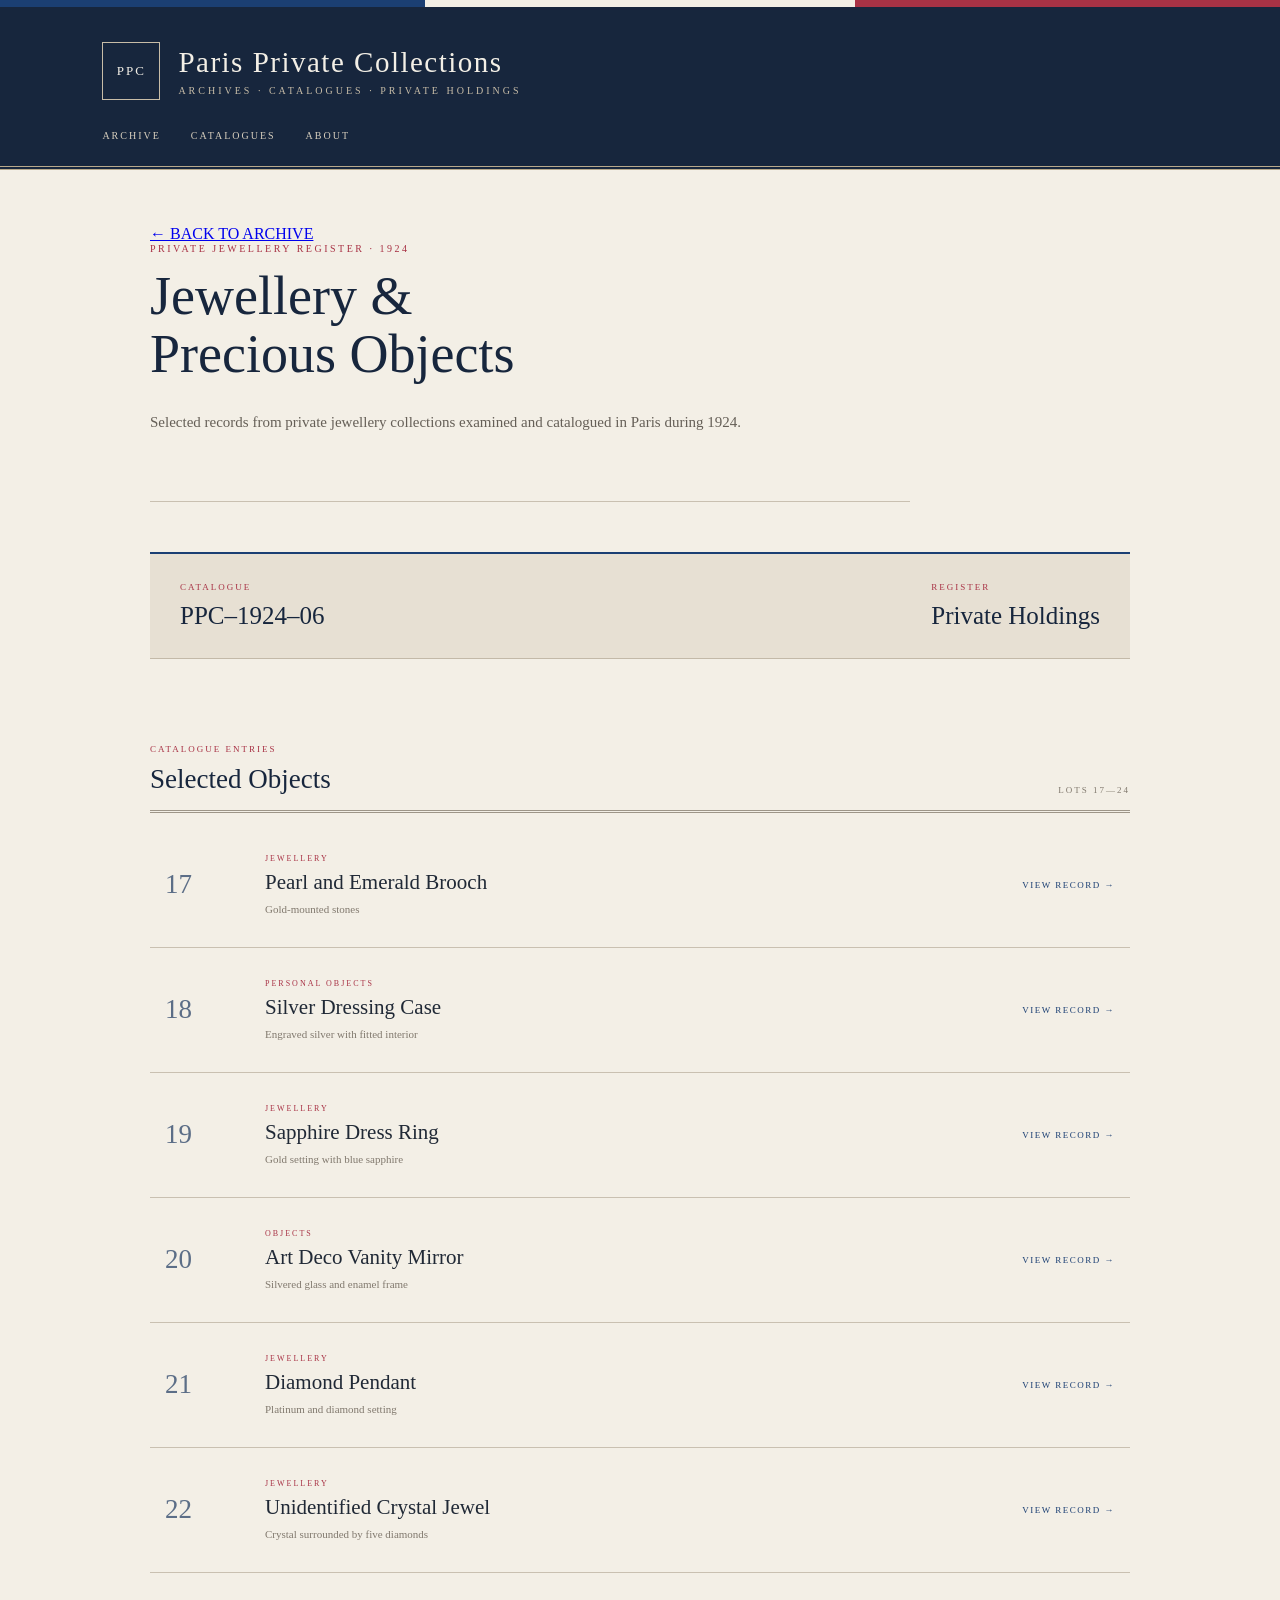
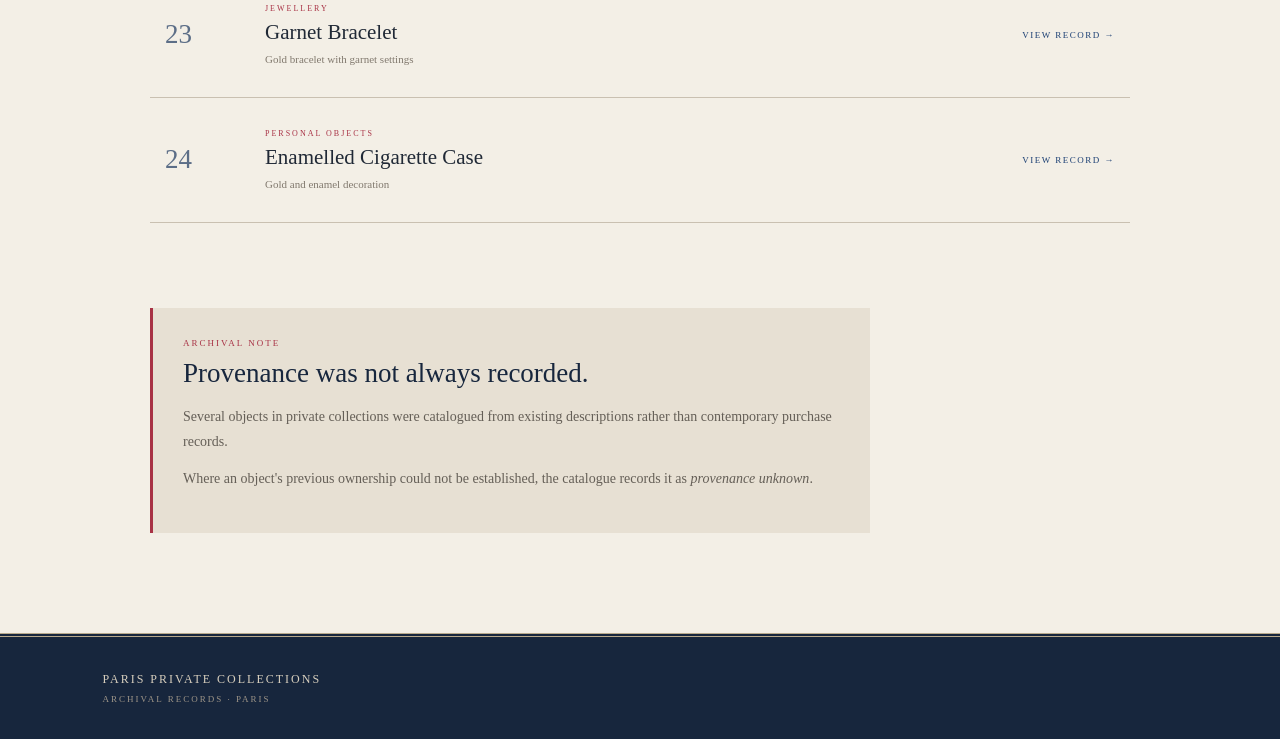
==== catalogue-1924.html @ 5c27a660 "Add initial HTML structure for 1924 catalogue" ====
<!DOCTYPE html>
<html lang="en">

<head>
    <meta charset="UTF-8">
    <meta name="viewport" content="width=device-width, initial-scale=1.0">

    <title>Catalogue PPC–1924–06 — Paris Private Collections</title>

    <link rel="stylesheet" href="style.css">
</head>

<body>

<header>

    <div class="tricolour-line">
        <span class="blue"></span>
        <span class="white"></span>
        <span class="red"></span>
    </div>

    <div class="header-content">

        <div class="archive-mark">
            PPC
        </div>

        <div>
            <h1>Paris Private Collections</h1>
            <p>
                ARCHIVES · CATALOGUES · PRIVATE HOLDINGS
            </p>
        </div>

    </div>

    <nav>
        <a href="index.html">ARCHIVE</a>
        <a href="index.html#catalogues">CATALOGUES</a>
        <a href="index.html#about">ABOUT</a>
    </nav>

</header>


<main>

    <div class="back-link">
        <a href="index.html">← BACK TO ARCHIVE</a>
    </div>


    <section class="hero">

        <p class="eyebrow">
            PRIVATE JEWELLERY REGISTER · 1924
        </p>

        <h2>
            Jewellery &amp;<br>
            Precious Objects
        </h2>

        <p class="hero-text">
            Selected records from private jewellery collections
            examined and catalogued in Paris during 1924.
        </p>

    </section>


    <section class="search-panel">

        <div>

            <p class="label">
                CATALOGUE
            </p>

            <h3>
                PPC–1924–06
            </h3>

        </div>

        <div>

            <p class="label">
                REGISTER
            </p>

            <h3>
                Private Holdings
            </h3>

        </div>

    </section>


    <section class="catalogues">

        <div class="section-heading">

            <div>

                <p class="label">
                    CATALOGUE ENTRIES
                </p>

                <h3>
                    Selected Objects
                </h3>

            </div>

            <span>
                LOTS 17—24
            </span>

        </div>


        <div class="catalogue-list">


            <article class="catalogue-entry">

                <div class="catalogue-year">
                    17
                </div>

                <div class="catalogue-info">

                    <p class="category">
                        JEWELLERY
                    </p>

                    <h4>
                        Pearl and Emerald Brooch
                    </h4>

                    <span>
                        Gold-mounted stones
                    </span>

                </div>

                <a href="record-1924.html?lot=17">
                    VIEW RECORD →
                </a>

            </article>


            <article class="catalogue-entry">

                <div class="catalogue-year">
                    18
                </div>

                <div class="catalogue-info">

                    <p class="category">
                        PERSONAL OBJECTS
                    </p>

                    <h4>
                        Silver Dressing Case
                    </h4>

                    <span>
                        Engraved silver with fitted interior
                    </span>

                </div>

                <a href="record-1924.html?lot=18">
                    VIEW RECORD →
                </a>

            </article>


            <article class="catalogue-entry">

                <div class="catalogue-year">
                    19
                </div>

                <div class="catalogue-info">

                    <p class="category">
                        JEWELLERY
                    </p>

                    <h4>
                        Sapphire Dress Ring
                    </h4>

                    <span>
                        Gold setting with blue sapphire
                    </span>

                </div>

                <a href="record-1924.html?lot=19">
                    VIEW RECORD →
                </a>

            </article>


            <article class="catalogue-entry">

                <div class="catalogue-year">
                    20
                </div>

                <div class="catalogue-info">

                    <p class="category">
                        OBJECTS
                    </p>

                    <h4>
                        Art Deco Vanity Mirror
                    </h4>

                    <span>
                        Silvered glass and enamel frame
                    </span>

                </div>

                <a href="record-1924.html?lot=20">
                    VIEW RECORD →
                </a>

            </article>


            <article class="catalogue-entry">

                <div class="catalogue-year">
                    21
                </div>

                <div class="catalogue-info">

                    <p class="category">
                        JEWELLERY
                    </p>

                    <h4>
                        Diamond Pendant
                    </h4>

                    <span>
                        Platinum and diamond setting
                    </span>

                </div>

                <a href="record-1924.html?lot=21">
                    VIEW RECORD →
                </a>

            </article>


            <!-- IMPORTANT 1924 RECORD -->

            <article class="catalogue-entry">

                <div class="catalogue-year">
                    22
                </div>

                <div class="catalogue-info">

                    <p class="category">
                        JEWELLERY
                    </p>

                    <h4>
                        Unidentified Crystal Jewel
                    </h4>

                    <span>
                        Crystal surrounded by five diamonds
                    </span>

                </div>

                <a href="record-1924.html?lot=22">
                    VIEW RECORD →
                </a>

            </article>


            <article class="catalogue-entry">

                <div class="catalogue-year">
                    23
                </div>

                <div class="catalogue-info">

                    <p class="category">
                        JEWELLERY
                    </p>

                    <h4>
                        Garnet Bracelet
                    </h4>

                    <span>
                        Gold bracelet with garnet settings
                    </span>

                </div>

                <a href="record-1924.html?lot=23">
                    VIEW RECORD →
                </a>

            </article>


            <article class="catalogue-entry">

                <div class="catalogue-year">
                    24
                </div>

                <div class="catalogue-info">

                    <p class="category">
                        PERSONAL OBJECTS
                    </p>

                    <h4>
                        Enamelled Cigarette Case
                    </h4>

                    <span>
                        Gold and enamel decoration
                    </span>

                </div>

                <a href="record-1924.html?lot=24">
                    VIEW RECORD →
                </a>

            </article>


        </div>

    </section>


    <section class="about">

        <p class="label">
            ARCHIVAL NOTE
        </p>

        <h3>
            Provenance was not always recorded.
        </h3>

        <p>
            Several objects in private collections were catalogued
            from existing descriptions rather than contemporary
            purchase records.
        </p>

        <p>
            Where an object's previous ownership could not be
            established, the catalogue records it as
            <em>provenance unknown</em>.
        </p>

    </section>


</main>


<footer>

    <div>
        PARIS PRIVATE COLLECTIONS
    </div>

    <span>
        ARCHIVAL RECORDS · PARIS
    </span>

</footer>

</body>

</html>
---- style.css ----
* {
    box-sizing: border-box;
}

body {
    margin: 0;
    background: #f3efe6;
    color: #202936;
    font-family: Georgia, "Times New Roman", serif;
}


/* =========================================
   HEADER
========================================= */

header {
    background: #17263d;
    color: #f3efe6;
    padding: 0 8% 25px;
    border-bottom: 4px double #b8a98c;
}

.tricolour-line {
    display: flex;
    height: 7px;
    margin: 0 -10%;
}

.tricolour-line .blue {
    flex: 1;
    background: #1b3f73;
}

.tricolour-line .white {
    flex: 1;
    background: #f3efe6;
}

.tricolour-line .red {
    flex: 1;
    background: #a83245;
}


/* Header content */

.header-content {
    display: flex;
    align-items: center;
    gap: 18px;
    padding-top: 35px;
}

.archive-mark {
    width: 58px;
    height: 58px;

    display: flex;
    align-items: center;
    justify-content: center;

    border: 1px solid #c8bda8;

    color: #f3efe6;

    font-size: 13px;
    letter-spacing: 2px;
}

.header-content h1 {
    margin: 0;

    font-size: 29px;
    font-weight: normal;
    letter-spacing: 1.5px;
}

.header-content p {
    margin: 6px 0 0;

    color: #c8bda8;

    font-size: 10px;
    letter-spacing: 3px;
    text-transform: uppercase;
}


/* Navigation */

nav {
    display: flex;
    gap: 30px;
    margin-top: 30px;
}

nav a {
    color: #d8cfbe;

    font-size: 10px;
    letter-spacing: 2px;

    text-decoration: none;
}

nav a:hover {
    color: #ffffff;
}


/* =========================================
   MAIN
========================================= */

main {
    max-width: 1050px;

    margin: 55px auto;

    padding: 0 35px;
}


/* Hero */

.hero {
    max-width: 760px;

    padding-bottom: 50px;

    border-bottom: 1px solid #c9c0b1;
}

.eyebrow {
    margin: 0 0 13px;

    color: #a83245;

    font-size: 10px;
    letter-spacing: 2.5px;
    text-transform: uppercase;
}

.hero h2 {
    margin: 0;

    color: #17263d;

    font-size: 54px;
    font-weight: normal;
    line-height: 1.08;
}

.hero-text {
    max-width: 610px;

    margin-top: 25px;

    color: #655f57;

    font-size: 15px;
    line-height: 1.8;
}


/* =========================================
   SEARCH
========================================= */

.search-panel {
    display: flex;
    align-items: end;
    justify-content: space-between;
    gap: 30px;

    margin-top: 50px;
    padding: 28px 30px;

    background: #e7e0d3;

    border-top: 2px solid #1b3f73;
    border-bottom: 1px solid #c3b9a8;
}

.label {
    margin: 0 0 10px;

    color: #a83245;

    font-size: 9px;
    letter-spacing: 2px;
    text-transform: uppercase;
}

.search-panel h3 {
    margin: 0;

    color: #17263d;

    font-size: 25px;
    font-weight: normal;
}

.search-box {
    display: flex;
    gap: 8px;
}

.search-box input {
    width: 170px;

    padding: 13px;

    border: 1px solid #b8ae9f;

    background: #f8f5ee;

    color: #202936;

    font-family: Georgia, "Times New Roman", serif;

    outline: none;
}

.search-box input:focus {
    border-color: #1b3f73;
}

.search-box button {
    padding: 0 22px;

    border: 1px solid #1b3f73;

    background: #1b3f73;

    color: #f3efe6;

    font-family: Georgia, "Times New Roman", serif;

    font-size: 11px;
    letter-spacing: 1px;

    cursor: pointer;
}

.search-box button:hover {
    background: #a83245;
    border-color: #a83245;
}

.search-message {
    position: absolute;

    margin-top: 70px;

    color: #a83245;

    font-size: 11px;
}


/* =========================================
   CATALOGUES
========================================= */

.catalogues {
    margin-top: 85px;
}

.section-heading {
    display: flex;
    justify-content: space-between;
    align-items: end;

    padding-bottom: 15px;

    border-bottom: 3px double #9d9588;
}

.section-heading h3 {
    margin: 0;

    color: #17263d;

    font-size: 27px;
    font-weight: normal;
}

.section-heading > span {
    color: #81796e;

    font-size: 9px;
    letter-spacing: 2px;
}


/* Catalogue list */

.catalogue-list {
    margin-top: 10px;
}

.catalogue-entry {
    display: grid;

    grid-template-columns: 100px 1fr 150px;

    align-items: center;

    min-height: 125px;

    padding: 22px 15px;

    border-bottom: 1px solid #c9c0b1;

    transition: background 0.2s ease;
}

.catalogue-entry:hover {
    background: #e9e3d8;
}

.catalogue-year {
    color: #5c6e87;

    font-size: 27px;
}

.catalogue-info {
    padding-right: 25px;
}

.catalogue-info .category {
    margin: 0 0 7px;

    color: #a83245;

    font-size: 8px;
    letter-spacing: 2px;
}

.catalogue-info h4 {
    margin: 0;

    color: #202936;

    font-size: 21px;
    font-weight: normal;
}

.catalogue-info span {
    display: block;

    margin-top: 8px;

    color: #81796e;

    font-size: 11px;
}

.catalogue-entry > a {
    color: #1b3f73;

    font-size: 9px;
    letter-spacing: 1.5px;

    text-align: right;

    text-decoration: none;
}

.catalogue-entry > a:hover {
    color: #a83245;

    text-decoration: underline;
}


/* =========================================
   ABOUT
========================================= */

.about {
    max-width: 720px;

    margin: 85px 0 20px;

    padding: 30px;

    background: #e7e0d3;

    border-left: 3px solid #a83245;
}

.about h3 {
    margin: 0 0 15px;

    color: #17263d;

    font-size: 27px;
    font-weight: normal;
}

.about p:not(.label) {
    margin: 12px 0;

    color: #655f57;

    font-size: 14px;
    line-height: 1.8;
}


/* =========================================
   FOOTER
========================================= */

footer {
    margin-top: 100px;

    padding: 35px 8%;

    background: #17263d;

    color: #d8cfbe;

    border-top: 4px double #b8a98c;
}

footer div {
    font-size: 12px;
    letter-spacing: 2px;
}

footer span {
    display: block;

    margin-top: 7px;

    color: #9e9588;

    font-size: 9px;
    letter-spacing: 2px;
}


/* =========================================
   MOBILE
========================================= */

@media (max-width: 700px) {

    main {
        margin: 35px auto;
        padding: 0 20px;
    }

    .hero h2 {
        font-size: 40px;
    }

    .search-panel {
        flex-direction: column;
        align-items: flex-start;
    }

    .search-box {
        width: 100%;
    }

    .search-box input {
        flex: 1;
    }

    .catalogue-entry {
        grid-template-columns: 70px 1fr;
        gap: 10px;
    }

    .catalogue-entry > a {
        grid-column: 2;

        margin-top: 10px;

        text-align: left;
    }

    nav {
        gap: 15px;
        flex-wrap: wrap;
    }

}
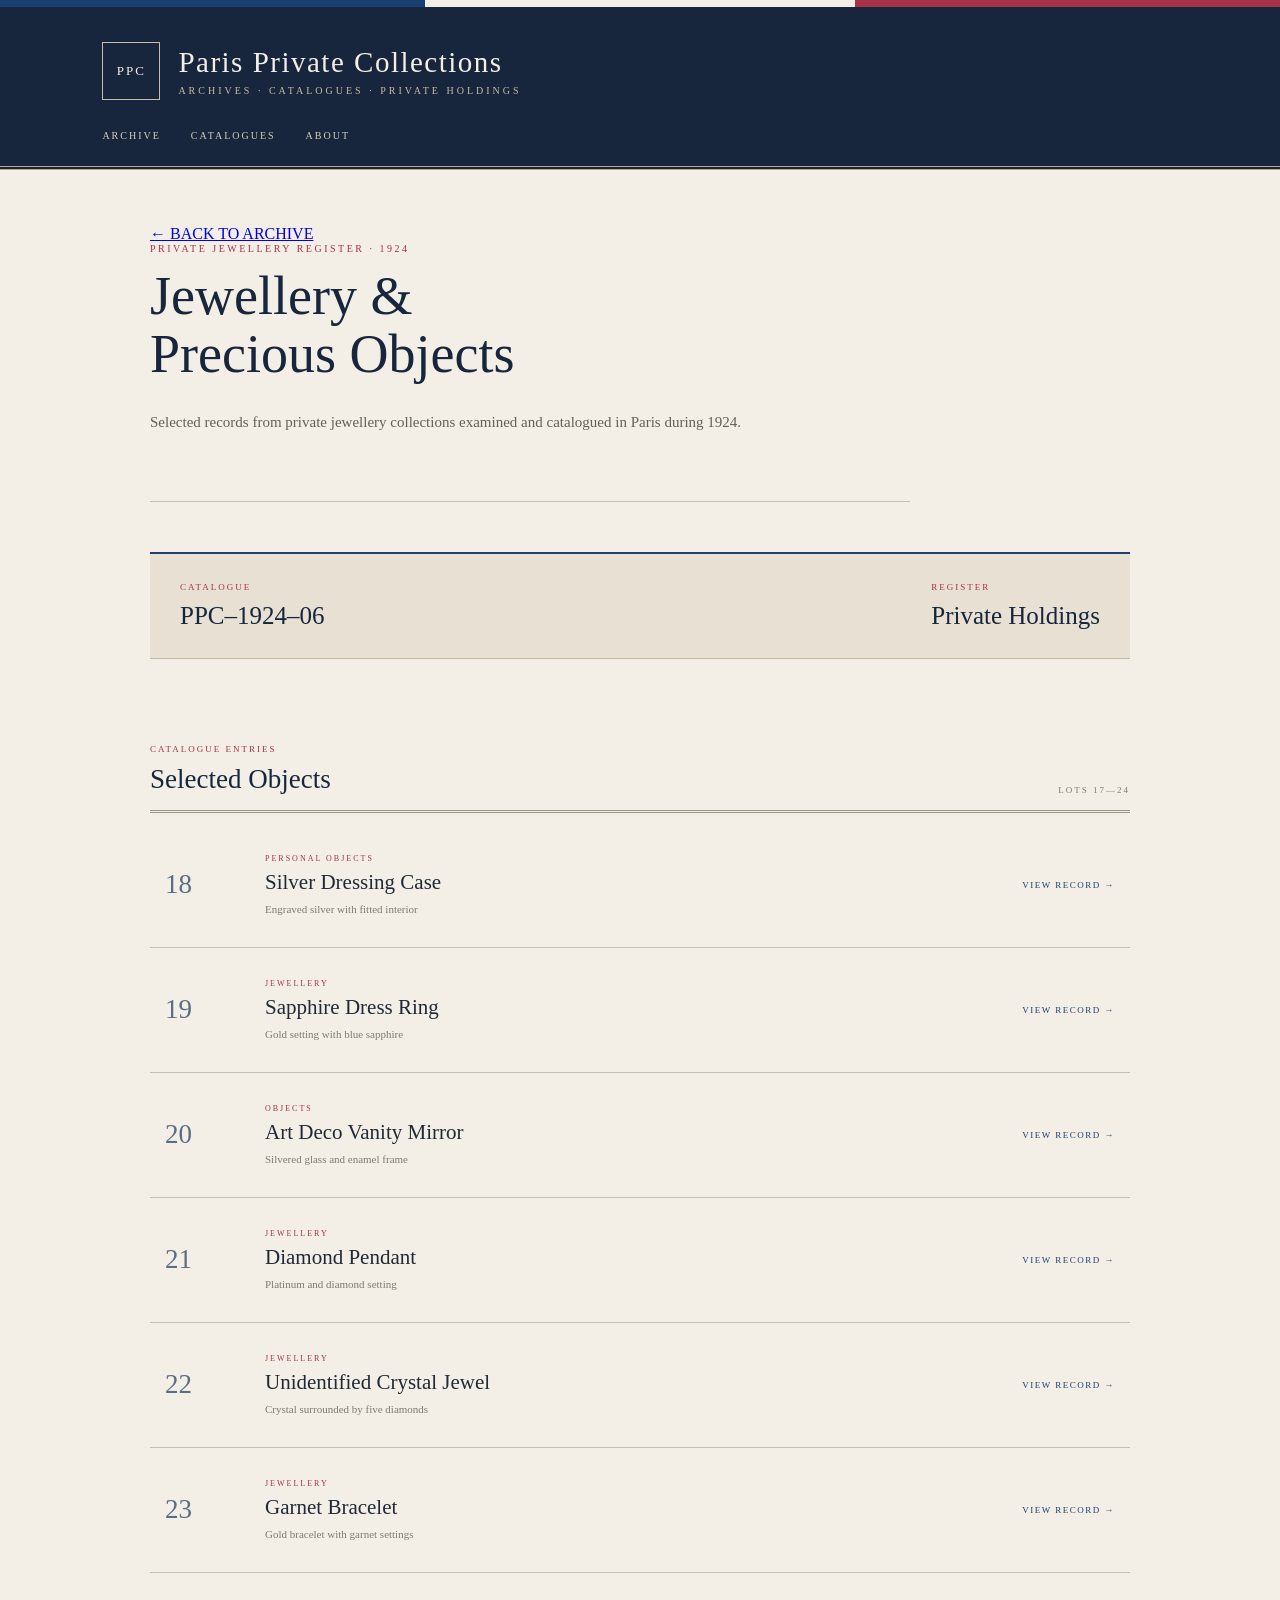
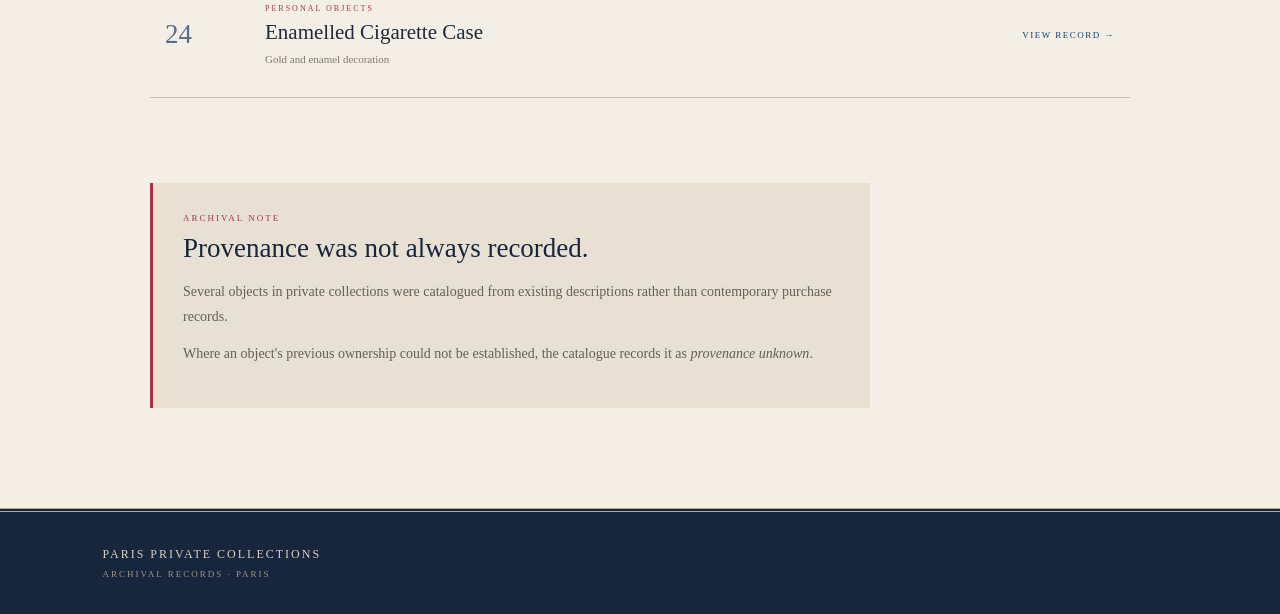
==== commit 25236352: "Update catalogue-1924.html" ====
--- a/catalogue-1924.html
+++ b/catalogue-1924.html
@@ -125,34 +125,7 @@
         <div class="catalogue-list">
 
 
-            <article class="catalogue-entry">
-
-                <div class="catalogue-year">
-                    17
-                </div>
-
-                <div class="catalogue-info">
-
-                    <p class="category">
-                        JEWELLERY
-                    </p>
-
-                    <h4>
-                        Pearl and Emerald Brooch
-                    </h4>
-
-                    <span>
-                        Gold-mounted stones
-                    </span>
-
-                </div>
-
-                <a href="record-1924.html?lot=17">
-                    VIEW RECORD →
-                </a>
-
-            </article>
-
+            
 
             <article class="catalogue-entry">
 
--- a/style.css
+++ b/style.css
@@ -491,4 +491,325 @@
         flex-wrap: wrap;
     }
 
-}
+/* =========================================
+   PARIS 1924 — RECORD PAGE
+   ========================================= */
+
+.record-page {
+    max-width: 900px;
+    margin: 45px auto 0;
+    padding: 55px 60px;
+    background: #faf8f2;
+    border: 1px solid #c9c0b1;
+    box-shadow: 0 10px 28px rgba(23, 38, 61, 0.07);
+}
+
+
+/* =========================================
+   RECORD HEADER
+   ========================================= */
+
+.record-top {
+    display: flex;
+    justify-content: space-between;
+    align-items: flex-start;
+    gap: 40px;
+    padding-bottom: 32px;
+    border-bottom: 1px solid #c9c0b1;
+}
+
+.record-heading {
+    flex: 1;
+}
+
+.record-heading .eyebrow {
+    margin: 0 0 13px;
+    color: #a83245;
+    font-size: 9px;
+    letter-spacing: 3px;
+    text-transform: uppercase;
+}
+
+.record-heading h2 {
+    margin: 0;
+    color: #17263d;
+    font-size: 44px;
+    font-weight: normal;
+    line-height: 1.12;
+}
+
+.record-subtitle {
+    margin: 12px 0 0;
+    color: #777169;
+    font-size: 15px;
+    font-style: italic;
+}
+
+
+/* =========================================
+   LOT NUMBER
+   ========================================= */
+
+.record-number {
+    min-width: 95px;
+    padding-left: 25px;
+    border-left: 1px solid #c9c0b1;
+}
+
+.record-number span {
+    display: block;
+    color: #a83245;
+    font-size: 8px;
+    letter-spacing: 3px;
+}
+
+.record-number strong {
+    display: block;
+    margin-top: 3px;
+    color: #17263d;
+    font-family: Georgia, "Times New Roman", serif;
+    font-size: 50px;
+    font-weight: normal;
+}
+
+
+/* =========================================
+   RECORD METADATA
+   ========================================= */
+
+.record-meta {
+    display: grid;
+    grid-template-columns: repeat(3, 1fr);
+    margin-top: 32px;
+    border: 1px solid #c9c0b1;
+    background: #eee9df;
+}
+
+.record-meta div {
+    padding: 17px 20px;
+    border-right: 1px solid #c9c0b1;
+}
+
+.record-meta div:last-child {
+    border-right: none;
+}
+
+.record-meta span {
+    display: block;
+    margin-bottom: 7px;
+    color: #a83245;
+    font-size: 8px;
+    letter-spacing: 2px;
+}
+
+.record-meta strong {
+    color: #303946;
+    font-size: 11px;
+    font-weight: normal;
+}
+
+
+/* =========================================
+   DIVIDER
+   ========================================= */
+
+.record-divider {
+    width: 45px;
+    height: 3px;
+    margin: 42px 0;
+    background: #a83245;
+}
+
+
+/* =========================================
+   RECORD SECTIONS
+   ========================================= */
+
+.record-section {
+    margin-bottom: 34px;
+}
+
+.record-section .label,
+.record-registrar .label {
+    margin-bottom: 9px;
+    color: #1b3f73;
+    font-size: 9px;
+    letter-spacing: 2.5px;
+    text-transform: uppercase;
+}
+
+.record-section > p:not(.label),
+.record-registrar > p:not(.label) {
+    max-width: 740px;
+    margin: 0;
+    color: #464b50;
+    font-size: 15px;
+    line-height: 1.85;
+}
+
+
+/* =========================================
+   STATUS
+   ========================================= */
+
+.record-status {
+    display: inline-flex;
+    flex-direction: column;
+    gap: 6px;
+    margin: 5px 0 38px;
+    padding: 14px 22px;
+    background: #eee9df;
+    border: 1px solid #c3b9a8;
+}
+
+.record-status span {
+    color: #777169;
+    font-size: 8px;
+    letter-spacing: 2px;
+}
+
+.record-status strong {
+    color: #1b3f73;
+    font-size: 14px;
+    font-weight: normal;
+    letter-spacing: 2px;
+}
+
+
+/* =========================================
+   ARCHIVAL NOTE
+   ========================================= */
+
+.record-registrar {
+    padding: 28px 0;
+    border-top: 1px solid #c9c0b1;
+    border-bottom: 1px solid #c9c0b1;
+}
+
+
+/* =========================================
+   MARGINAL NOTE
+   Recurring puzzle convention
+   ========================================= */
+
+.paris-marginal {
+    position: relative;
+    margin-top: 38px;
+    padding: 25px 28px;
+    background: #eee9df;
+    border-left: 3px solid #a83245;
+}
+
+.paris-marginal::before {
+    content: "PRIVATE ARCHIVE";
+    position: absolute;
+    top: -8px;
+    left: 18px;
+    padding: 0 8px;
+    background: #faf8f2;
+    color: #a83245;
+    font-size: 7px;
+    letter-spacing: 2px;
+}
+
+.paris-marginal span {
+    display: block;
+    color: #1b3f73;
+    font-size: 8px;
+    letter-spacing: 2.5px;
+    text-transform: uppercase;
+}
+
+.paris-marginal p {
+    max-width: 700px;
+    margin: 11px 0 0;
+    color: #55524d;
+    font-family: Georgia, "Times New Roman", serif;
+    font-size: 15px;
+    font-style: italic;
+    line-height: 1.8;
+}
+
+
+/* =========================================
+   RECORD FOOTER
+   ========================================= */
+
+.record-footer {
+    display: flex;
+    justify-content: space-between;
+    gap: 20px;
+    margin-top: 40px;
+    padding-top: 18px;
+    border-top: 1px solid #c9c0b1;
+    color: #81796e;
+    font-size: 8px;
+    letter-spacing: 1.5px;
+}
+
+
+/* =========================================
+   BACK LINK
+   ========================================= */
+
+.back-link {
+    max-width: 900px;
+    margin: 0 auto 18px;
+}
+
+.back-link a {
+    color: #1b3f73;
+    font-size: 10px;
+    letter-spacing: 1.5px;
+    text-decoration: none;
+}
+
+.back-link a:hover {
+    color: #a83245;
+}
+
+
+/* =========================================
+   MOBILE
+   ========================================= */
+
+@media (max-width: 700px) {
+
+    .record-page {
+        margin: 30px 20px 0;
+        padding: 35px 25px;
+    }
+
+    .record-top {
+        flex-direction: column;
+        gap: 25px;
+    }
+
+    .record-heading h2 {
+        font-size: 34px;
+    }
+
+    .record-number {
+        min-width: auto;
+        padding-left: 0;
+        border-left: none;
+    }
+
+    .record-meta {
+        grid-template-columns: 1fr;
+    }
+
+    .record-meta div {
+        border-right: none;
+        border-bottom: 1px solid #c9c0b1;
+    }
+
+    .record-meta div:last-child {
+        border-bottom: none;
+    }
+
+    .record-footer {
+        flex-direction: column;
+        gap: 9px;
+    }
+}
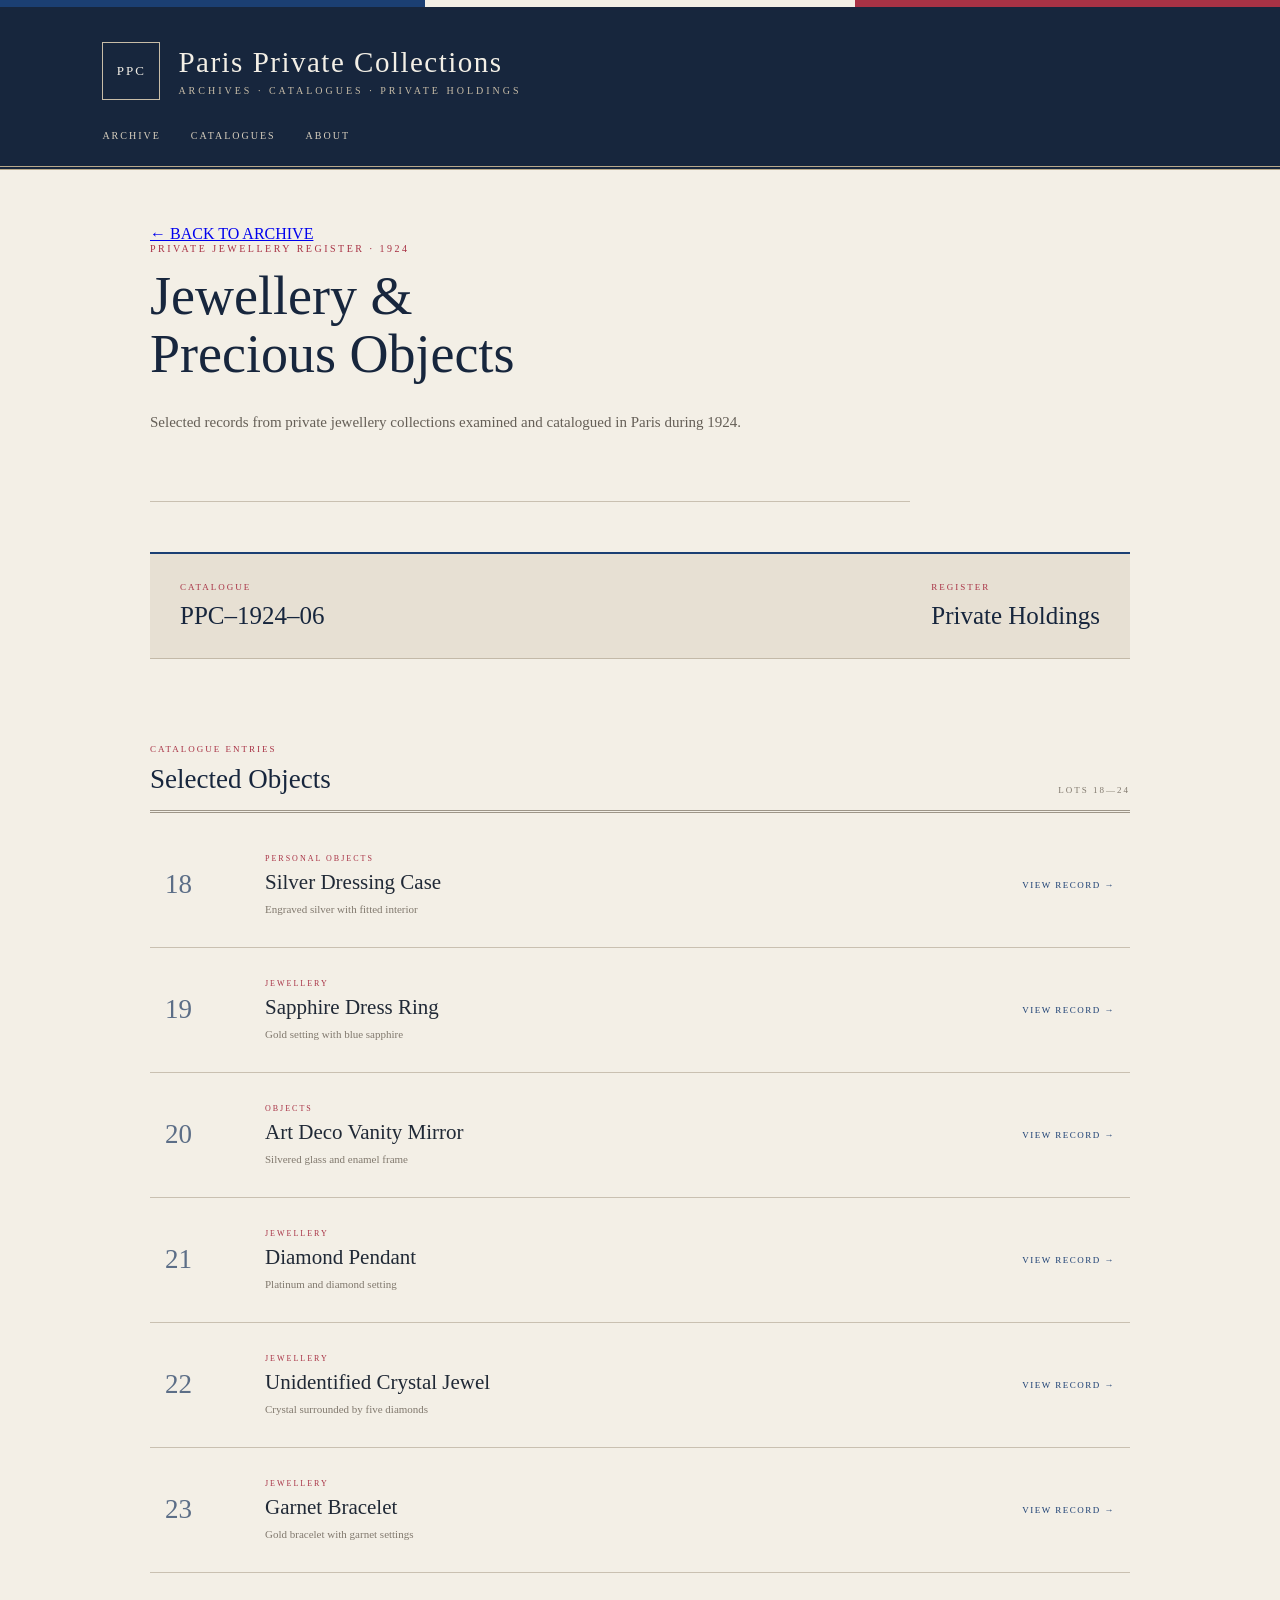
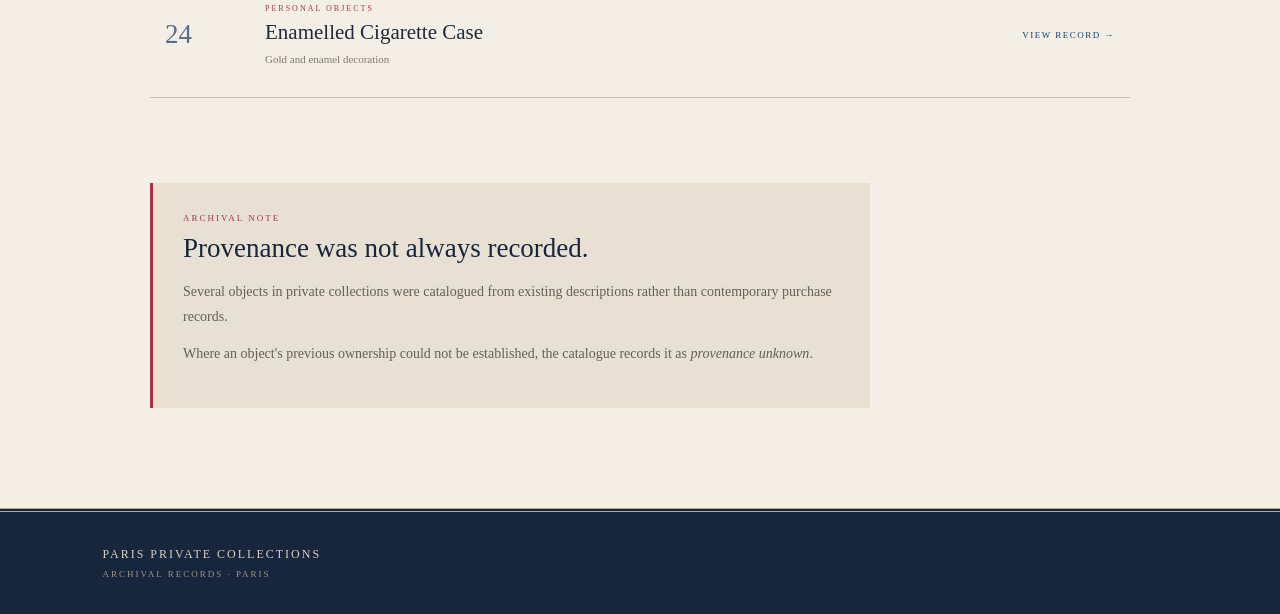
==== commit 4ef73ede: "Refactor HTML structure and update links" ====
--- a/catalogue-1924.html
+++ b/catalogue-1924.html
@@ -2,23 +2,33 @@
 <html lang="en">
 
 <head>
+
     <meta charset="UTF-8">
+
     <meta name="viewport" content="width=device-width, initial-scale=1.0">
 
     <title>Catalogue PPC–1924–06 — Paris Private Collections</title>
 
     <link rel="stylesheet" href="style.css">
+
 </head>
 
+
 <body>
 
+
 <header>
 
     <div class="tricolour-line">
+
         <span class="blue"></span>
+
         <span class="white"></span>
+
         <span class="red"></span>
+
     </div>
+
 
     <div class="header-content">
 
@@ -26,29 +36,53 @@
             PPC
         </div>
 
+
         <div>
-            <h1>Paris Private Collections</h1>
+
+            <h1>
+                Paris Private Collections
+            </h1>
+
             <p>
                 ARCHIVES · CATALOGUES · PRIVATE HOLDINGS
             </p>
+
         </div>
 
     </div>
 
+
     <nav>
-        <a href="index.html">ARCHIVE</a>
-        <a href="index.html#catalogues">CATALOGUES</a>
-        <a href="index.html#about">ABOUT</a>
+
+        <a href="index.html">
+            ARCHIVE
+        </a>
+
+        <a href="index.html#catalogues">
+            CATALOGUES
+        </a>
+
+        <a href="index.html#about">
+            ABOUT
+        </a>
+
     </nav>
 
 </header>
 
 
+
 <main>
 
+
     <div class="back-link">
-        <a href="index.html">← BACK TO ARCHIVE</a>
+
+        <a href="index.html">
+            ← BACK TO ARCHIVE
+        </a>
+
     </div>
+
 
 
     <section class="hero">
@@ -57,20 +91,29 @@
             PRIVATE JEWELLERY REGISTER · 1924
         </p>
 
+
         <h2>
+
             Jewellery &amp;<br>
+
             Precious Objects
+
         </h2>
 
+
         <p class="hero-text">
+
             Selected records from private jewellery collections
             examined and catalogued in Paris during 1924.
+
         </p>
 
     </section>
 
 
+
     <section class="search-panel">
+
 
         <div>
 
@@ -84,6 +127,7 @@
 
         </div>
 
+
         <div>
 
             <p class="label">
@@ -96,12 +140,16 @@
 
         </div>
 
+
     </section>
 
 
+
     <section class="catalogues">
 
+
         <div class="section-heading">
+
 
             <div>
 
@@ -109,23 +157,28 @@
                     CATALOGUE ENTRIES
                 </p>
 
+
                 <h3>
                     Selected Objects
                 </h3>
 
             </div>
 
+
             <span>
-                LOTS 17—24
+                LOTS 18—24
             </span>
 
-        </div>
+
+        </div>
+
 
 
         <div class="catalogue-list">
 
 
-            
+
+            <!-- LOT 18 -->
 
             <article class="catalogue-entry">
 
@@ -133,28 +186,35 @@
                     18
                 </div>
 
+
                 <div class="catalogue-info">
 
                     <p class="category">
                         PERSONAL OBJECTS
                     </p>
 
+
                     <h4>
                         Silver Dressing Case
                     </h4>
 
+
                     <span>
                         Engraved silver with fitted interior
                     </span>
 
                 </div>
 
-                <a href="record-1924.html?lot=18">
-                    VIEW RECORD →
-                </a>
-
-            </article>
-
+
+                <a href="record-1924-v2.html?lot=18">
+                    VIEW RECORD →
+                </a>
+
+            </article>
+
+
+
+            <!-- LOT 19 -->
 
             <article class="catalogue-entry">
 
@@ -162,28 +222,35 @@
                     19
                 </div>
 
+
                 <div class="catalogue-info">
 
                     <p class="category">
                         JEWELLERY
                     </p>
 
+
                     <h4>
                         Sapphire Dress Ring
                     </h4>
 
+
                     <span>
                         Gold setting with blue sapphire
                     </span>
 
                 </div>
 
-                <a href="record-1924.html?lot=19">
-                    VIEW RECORD →
-                </a>
-
-            </article>
-
+
+                <a href="record-1924-v2.html?lot=19">
+                    VIEW RECORD →
+                </a>
+
+            </article>
+
+
+
+            <!-- LOT 20 -->
 
             <article class="catalogue-entry">
 
@@ -191,28 +258,35 @@
                     20
                 </div>
 
+
                 <div class="catalogue-info">
 
                     <p class="category">
                         OBJECTS
                     </p>
 
+
                     <h4>
                         Art Deco Vanity Mirror
                     </h4>
 
+
                     <span>
                         Silvered glass and enamel frame
                     </span>
 
                 </div>
 
-                <a href="record-1924.html?lot=20">
-                    VIEW RECORD →
-                </a>
-
-            </article>
-
+
+                <a href="record-1924-v2.html?lot=20">
+                    VIEW RECORD →
+                </a>
+
+            </article>
+
+
+
+            <!-- LOT 21 -->
 
             <article class="catalogue-entry">
 
@@ -220,30 +294,35 @@
                     21
                 </div>
 
+
                 <div class="catalogue-info">
 
                     <p class="category">
                         JEWELLERY
                     </p>
 
+
                     <h4>
                         Diamond Pendant
                     </h4>
 
+
                     <span>
                         Platinum and diamond setting
                     </span>
 
                 </div>
 
-                <a href="record-1924.html?lot=21">
-                    VIEW RECORD →
-                </a>
-
-            </article>
-
-
-            <!-- IMPORTANT 1924 RECORD -->
+
+                <a href="record-1924-v2.html?lot=21">
+                    VIEW RECORD →
+                </a>
+
+            </article>
+
+
+
+            <!-- LOT 22 — IMPORTANT RECORD -->
 
             <article class="catalogue-entry">
 
@@ -251,28 +330,35 @@
                     22
                 </div>
 
+
                 <div class="catalogue-info">
 
                     <p class="category">
                         JEWELLERY
                     </p>
 
+
                     <h4>
                         Unidentified Crystal Jewel
                     </h4>
 
+
                     <span>
                         Crystal surrounded by five diamonds
                     </span>
 
                 </div>
 
-                <a href="record-1924.html?lot=22">
-                    VIEW RECORD →
-                </a>
-
-            </article>
-
+
+                <a href="record-1924-v2.html?lot=22">
+                    VIEW RECORD →
+                </a>
+
+            </article>
+
+
+
+            <!-- LOT 23 -->
 
             <article class="catalogue-entry">
 
@@ -280,28 +366,35 @@
                     23
                 </div>
 
+
                 <div class="catalogue-info">
 
                     <p class="category">
                         JEWELLERY
                     </p>
 
+
                     <h4>
                         Garnet Bracelet
                     </h4>
 
+
                     <span>
                         Gold bracelet with garnet settings
                     </span>
 
                 </div>
 
-                <a href="record-1924.html?lot=23">
-                    VIEW RECORD →
-                </a>
-
-            </article>
-
+
+                <a href="record-1924-v2.html?lot=23">
+                    VIEW RECORD →
+                </a>
+
+            </article>
+
+
+
+            <!-- LOT 24 -->
 
             <article class="catalogue-entry">
 
@@ -309,23 +402,27 @@
                     24
                 </div>
 
+
                 <div class="catalogue-info">
 
                     <p class="category">
                         PERSONAL OBJECTS
                     </p>
 
+
                     <h4>
                         Enamelled Cigarette Case
                     </h4>
 
+
                     <span>
                         Gold and enamel decoration
                     </span>
 
                 </div>
 
-                <a href="record-1924.html?lot=24">
+
+                <a href="record-1924-v2.html?lot=24">
                     VIEW RECORD →
                 </a>
 
@@ -337,46 +434,61 @@
     </section>
 
 
+
     <section class="about">
+
 
         <p class="label">
             ARCHIVAL NOTE
         </p>
 
+
         <h3>
             Provenance was not always recorded.
         </h3>
 
+
         <p>
+
             Several objects in private collections were catalogued
             from existing descriptions rather than contemporary
             purchase records.
+
         </p>
 
+
         <p>
+
             Where an object's previous ownership could not be
             established, the catalogue records it as
             <em>provenance unknown</em>.
+
         </p>
 
+
     </section>
 
 
 </main>
 
 
+
 <footer>
+
 
     <div>
         PARIS PRIVATE COLLECTIONS
     </div>
 
+
     <span>
         ARCHIVAL RECORDS · PARIS
     </span>
 
+
 </footer>
 
+
 </body>
 
 </html>
